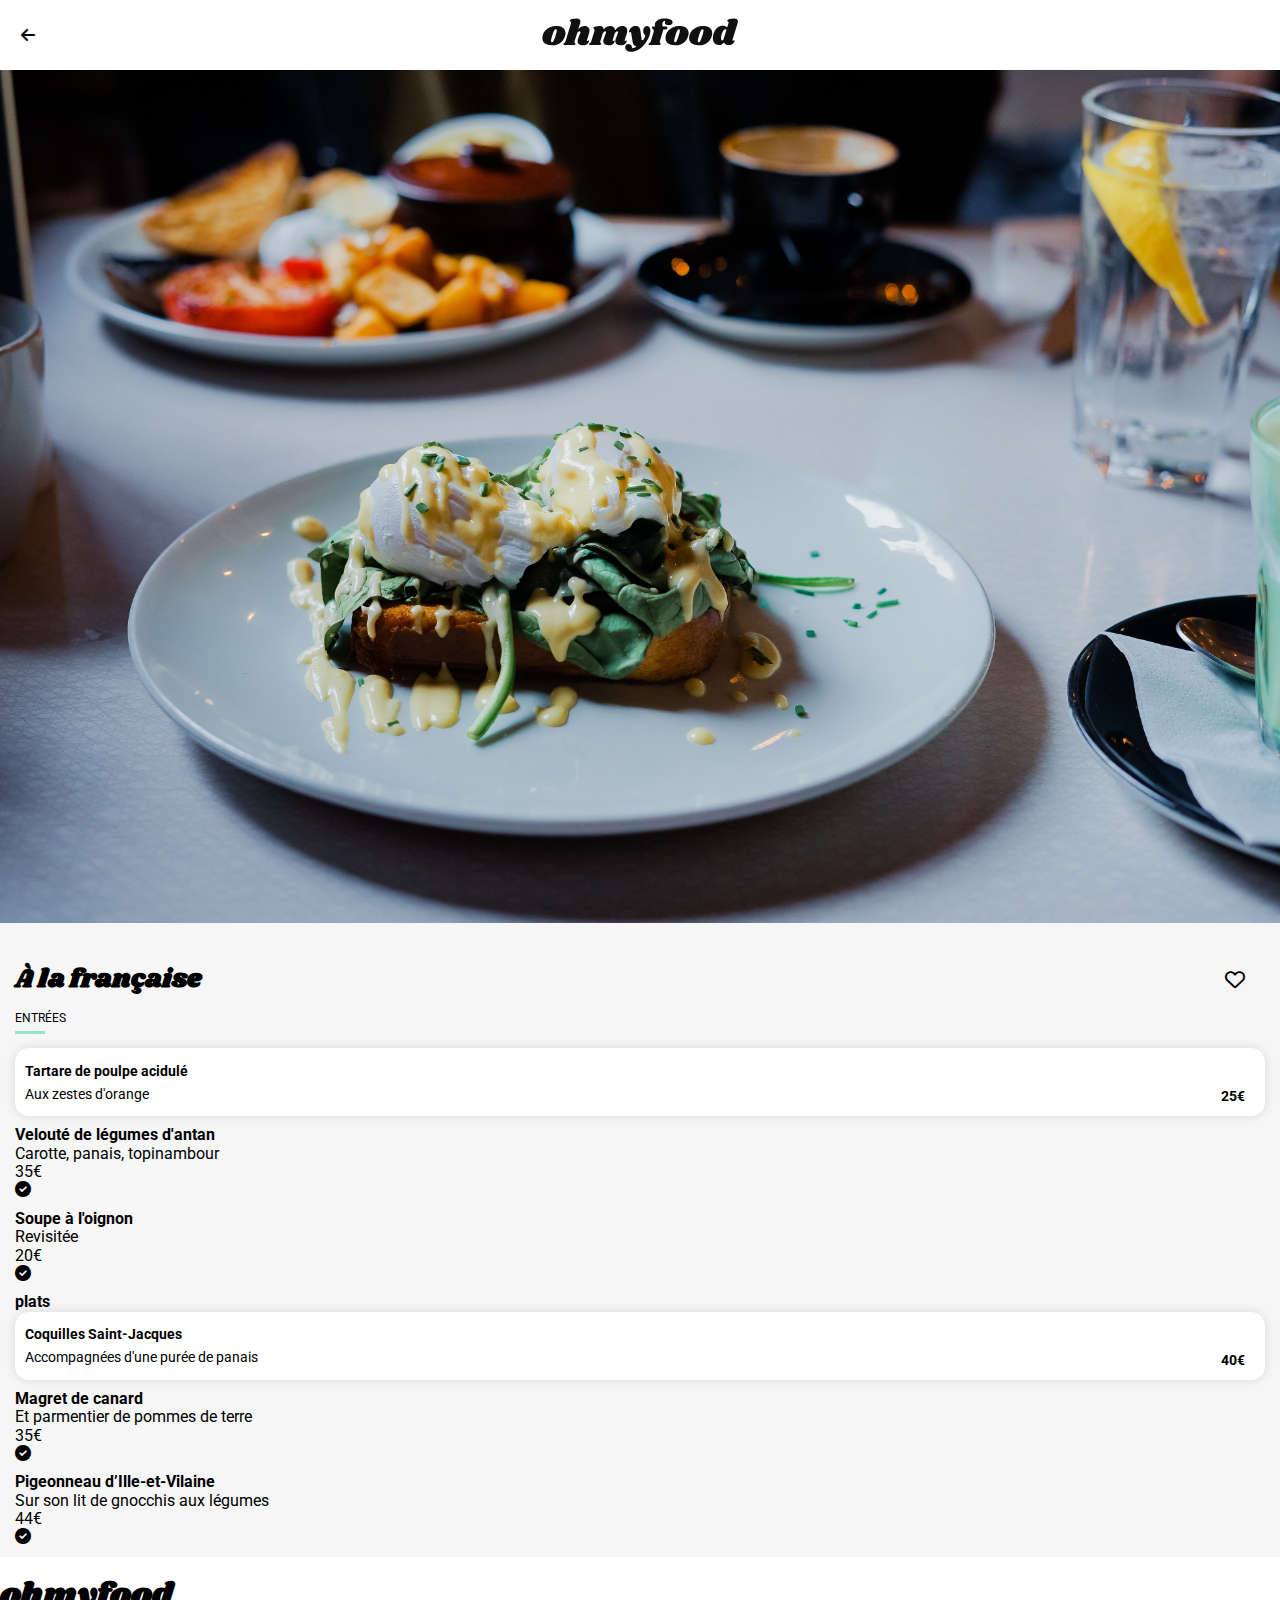
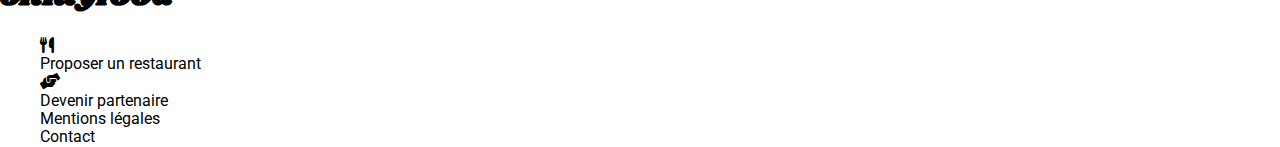
==== laFrancaise.html @ d655e04b "add menu header" ====
<!DOCTYPE html>
<html lang="en">
<head>
    <meta charset="UTF-8">
    <meta http-equiv="X-UA-Compatible" content="IE=edge">
    <meta name="viewport" content="width=device-width, initial-scale=1.0">

    <link rel="stylesheet" href="https://cdnjs.cloudflare.com/ajax/libs/font-awesome/6.0.0/css/all.min.css" integrity="sha512-9usAa10IRO0HhonpyAIVpjrylPvoDwiPUiKdWk5t3PyolY1cOd4DSE0Ga+ri4AuTroPR5aQvXU9xC6qOPnzFeg==" crossorigin="anonymous" referrerpolicy="no-referrer" />
    <link href="https://fonts.googleapis.com/css2?family=Roboto:wght@100;300;400;500;700;900&family=Shrikhand&display=swap" rel="stylesheet">
    <link rel="stylesheet" href="./styles/css/normalize.css">
    <link rel="stylesheet" href="./styles/css/laFrancais.css">
    

    <title>A la française</title>
</head>
<body>
    <!-- Header -->
    <header class="header">
        <i class="fa-solid fa-arrow-left"></i>
        <img src="./images/logo/ohmyfood@2x.svg" alt="ohmyfood">
    </header>
    <!-- Main -->
    <main>
        <section class="banner">
            <img src="./images/restaurants/toa-heftiba-DQKerTsQwi0-unsplash.jpg" alt="">
        </section>
        <section class="menu">
            <div class="menu-title-wrap">
                <h1 class="menu-title title">À la française</h1>
                <i class="fa-regular fa-heart menu-title-icon"></i>
            </div>
            <div class="menu-wrap">
                <article class="menu-starters">
                    <h2 class="menu-starters-title"><span>Entr</span>ées</h2>
                    <ul class="menu-starters-list">
                        <li class="menu-starters-list-item1">
                            <div class="menu-starters-desc">
                                <h3>Tartare de poulpe acidulé</h3>
                                <p>Aux zestes d'orange</p>
                            </div>
                            <div class="menu-starters-price">
                                <span class="price">25€</span>
                                <div class="select">
                                    <i class="fa-solid fa-circle-check"></i>
                                </div>
                            </div>
                        </li>
                        <li class="menu-starters-list-item2">
                            <div class="menu-starters-desc">
                                <h3>Velouté de légumes d'antan</h3>
                                <p>Carotte, panais, topinambour</p>
                            </div>
                            <div class="menu-starters-price">
                                <span>35€</span>
                                <div class="select">
                                    <i class="fa-solid fa-circle-check"></i>
                                </div>
                            </div>
                        </li>
                        <li class="menu-starters-list-item3">
                            <div class="menu-starters-desc">
                                <h3>Soupe à l'oignon</h3>
                                <p>Revisitée</p>
                            </div>
                            <div class="menu-starters-price">
                                <span>20€</span>
                                <div class="select">
                                    <i class="fa-solid fa-circle-check"></i>
                                </div>
                            </div>
                        </li>
                    </ul>
                </article>
                <article class="menu-dishes">
                    <h2><span>plat</span>s</h2>
                    <ul class="menu-starters-list">
                        <li class="menu-starters-list-item1">
                            <div class="menu-starters-desc">
                                <h3>Coquilles Saint-Jacques</h3>
                                <p>Accompagnées d'une purée de panais</p>
                            </div>
                            <div class="menu-starters-price">
                                <span>40€</span>
                                <div class="select">
                                    <i class="fa-solid fa-circle-check"></i>
                                </div>
                            </div>
                        </li>
                        <li class="menu-starters-list-item2">
                            <div class="menu-starters-desc">
                                <h3>Magret de canard</h3>
                                <p>Et parmentier de pommes de terre</p>
                            </div>
                            <div class="menu-starters-price">
                                <span>35€</span>
                                <div class="select">
                                    <i class="fa-solid fa-circle-check"></i>
                                </div>
                            </div>
                        </li>
                        <li class="menu-starters-list-item3">
                            <div class="menu-starters-desc">
                                <h3>Pigeonneau d’Ille-et-Vilaine</h3>
                                <p>Sur son lit de gnocchis aux légumes</p>
                            </div>
                            <div class="menu-starters-price">
                                <span>44€</span>
                                <div class="select">
                                    <i class="fa-solid fa-circle-check"></i>
                                </div>
                            </div>
                        </li>
                    </ul>
                </article>
                <article class="menu-desserts"></article>
            </div>
            <a href="" class="order-btn"></a>
        </section>
    </main>
    <!-- Footer -->
    <footer class="footer">
        <h1 class="footer-title logo">ohmyfood</h1>
        <nav class="footer-navbar">
            <ul class="nav-list">
                <li>
                    <a href="">
                        <i class="fa-solid fa-utensils"></i>
                        <p>Proposer un restaurant</p>
                    </a>
                </li>
                <li>
                    <a href="">
                        <i class="fa-solid fa-handshake-angle"></i>
                        <p>Devenir partenaire</p>
                    </a>
                </li>
            </ul>
            <ul class="nav-list">
                <li>
                    <a href="">Mentions légales</a>
                </li>
                <li>
                    <a href="">Contact</a>
                </li>
            </ul>
        </nav>
    </footer>
</body>
</html>
---- styles/css/laFrancais.css ----
* {
  box-sizing: border-box;
}

body {
  font-family: "Roboto", sans-serif;
}

.logo,
.title {
  font-family: "Shrikhand", cursive;
}

.banner img {
  width: 100%;
}

/************* Header *************/
.header {
  display: flex;
  justify-content: center;
  align-items: center;
  padding: 18px 0;
  position: relative;
}
.header i {
  position: absolute;
  left: 21px;
}

/****************Main*************/
main {
  background-color: #f6f6f6;
}
.banner img {
  width: 100%;
  -o-object-fit: cover;
     object-fit: cover;
}

.menu {
  background-color: #f6f6f6;
  padding: 20px 15px 0 15px;
}
.menu-title-wrap {
  display: flex;
  justify-content: space-between;
  align-items: center;
  padding-right: 20px;
}
.menu-title {
  font-size: 26px;
}
.menu-title-icon {
  font-size: 20px;
}
.menu-wrap {
  display: flex;
  flex-direction: column;
  gap: 10px;
}
.menu-starters {
  display: flex;
  flex-direction: column;
  gap: 22px;
}
.menu-starters-title {
  font-size: 12px;
  font-weight: normal;
  text-transform: uppercase;
}
.menu-starters-title span {
  position: relative;
}
.menu-starters-title span::before {
  content: "";
  width: 100%;
  height: 3px;
  background-color: #99E2D0;
  position: absolute;
  bottom: -9px;
}
.menu-starters-list {
  padding: 0;
  display: flex;
  flex-direction: column;
  gap: 10px;
}
.menu-starters-list-item1 {
  display: flex;
  justify-content: space-between;
  align-items: center;
  background-color: #fff;
  border-radius: 14px;
  padding-left: 10px;
  overflow: hidden;
  font-size: 14px;
  cursor: pointer;
  box-shadow: 0px 0px 10px 1px rgba(0, 0, 0, 0.1);
}
.menu-starters-list-item1:hover .menu-starters-price > .select,
.menu-starters-list-item1:hover .menu-starters-price > .price {
  transform: translateX(0);
}
.menu-starters-list-item1:hover .menu-starters-price > .select i {
  -webkit-animation: rotate 1s ease;
          animation: rotate 1s ease;
}
@-webkit-keyframes rotate {
  from {
    transform: rotate(0deg);
  }
  to {
    transform: rotate(360deg);
  }
}
@keyframes rotate {
  from {
    transform: rotate(0deg);
  }
  to {
    transform: rotate(360deg);
  }
}
.menu-starters-list-item1 .menu-starters-desc {
  display: flex;
  flex-direction: column;
  gap: 7px;
}
.menu-starters-list-item1 .menu-starters-price {
  display: flex;
  gap: 20px;
  font-weight: bold;
}
.menu-starters-list-item1 .menu-starters-price span {
  align-self: end;
  padding-bottom: 12px;
  transform: translateX(52px);
  transition: all 1s ease;
}
.menu-starters-list-item1 .menu-starters-price .select {
  height: 68px;
  width: 52px;
  display: flex;
  justify-content: center;
  align-items: center;
  font-size: 20px;
  background-color: #99E2D0;
  color: white;
  border-radius: 0 10px 10px 0;
  transform: translateX(52px);
  transition: all 1s ease;
}
.menu-starters-list-item1 .menu-starters-price .select i {
  transition: all 0.5s ease;
}
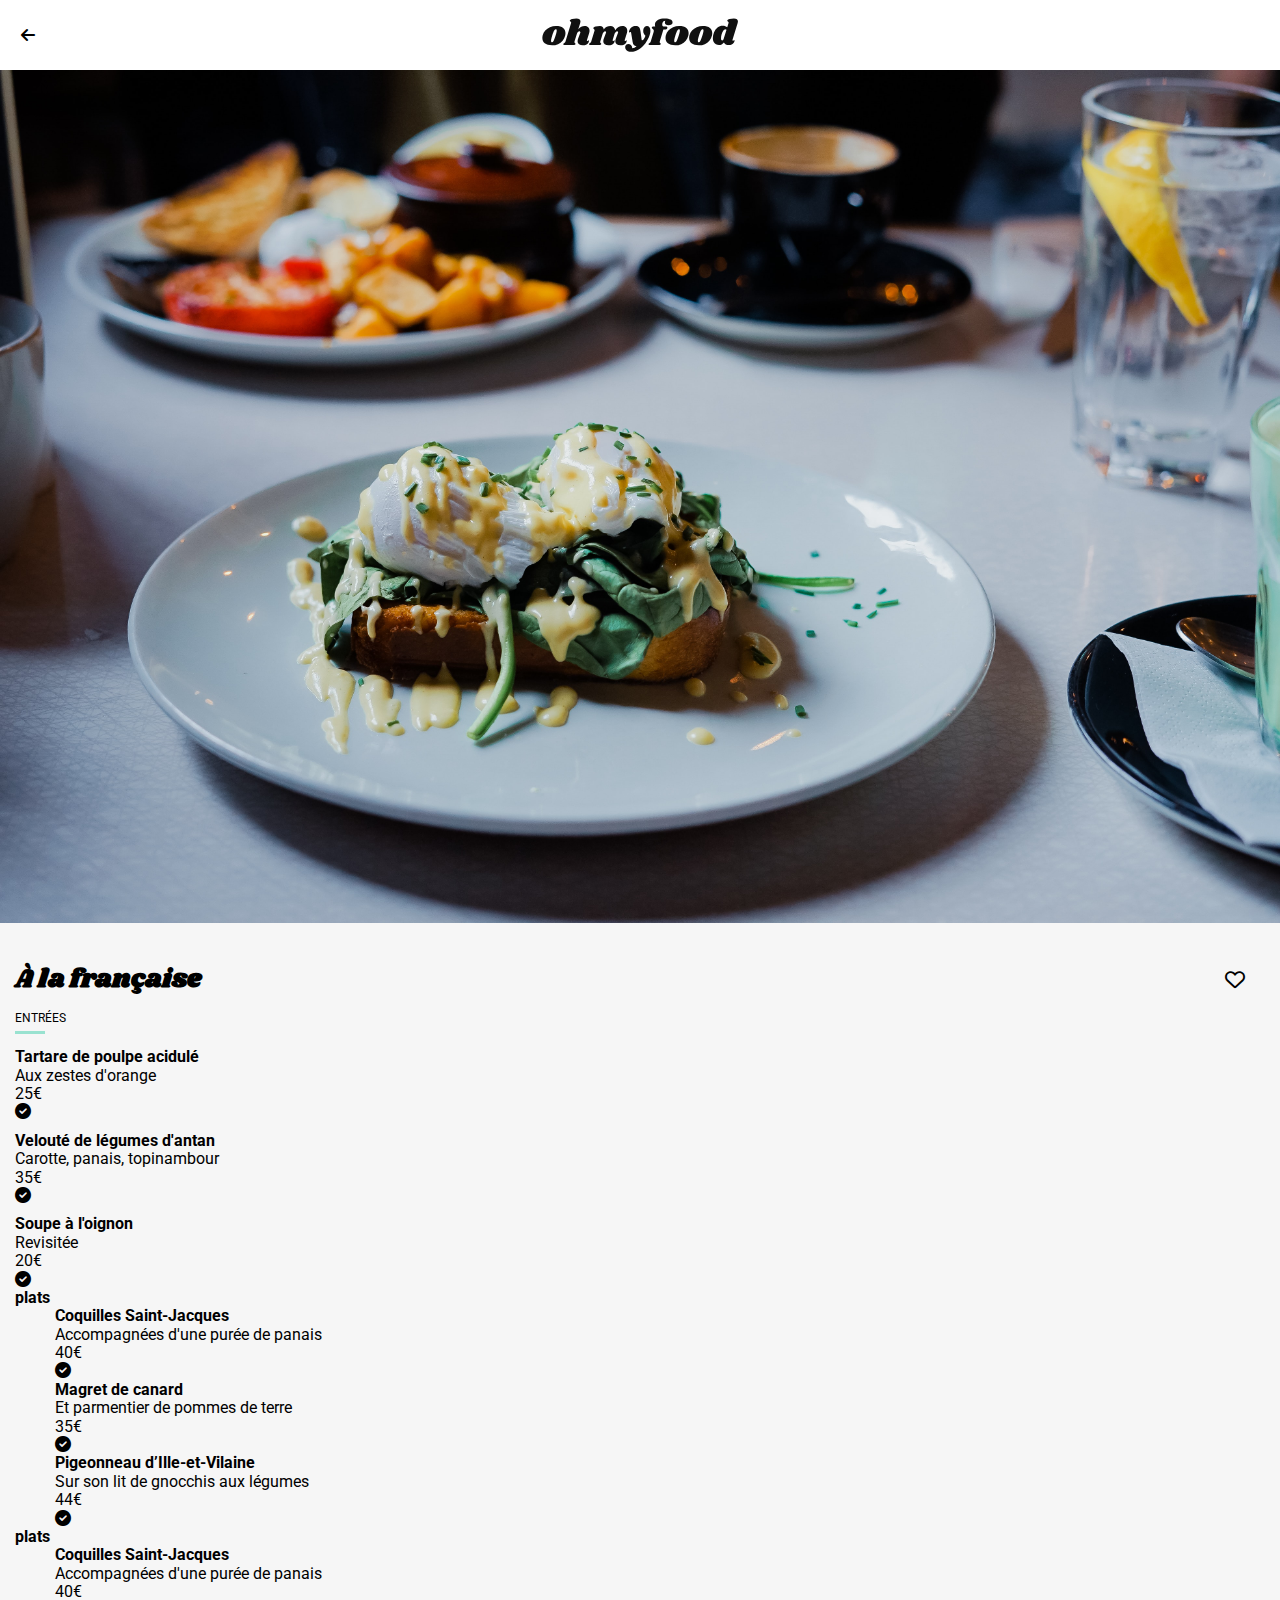
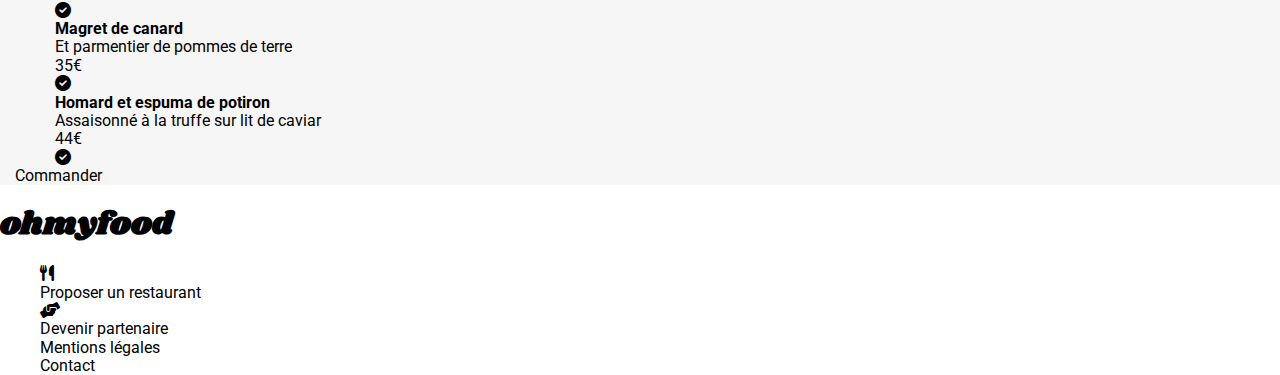
==== commit 241e6cbd: "add lafrancaise" ====
--- a/laFrancaise.html
+++ b/laFrancaise.html
@@ -29,11 +29,11 @@
                 <h1 class="menu-title title">À la française</h1>
                 <i class="fa-regular fa-heart menu-title-icon"></i>
             </div>
-            <div class="menu-wrap">
+            <div class="menu-content-wrap">
                 <article class="menu-starters">
                     <h2 class="menu-starters-title"><span>Entr</span>ées</h2>
                     <ul class="menu-starters-list">
-                        <li class="menu-starters-list-item1">
+                        <li class="menu-starters-list-item">
                             <div class="menu-starters-desc">
                                 <h3>Tartare de poulpe acidulé</h3>
                                 <p>Aux zestes d'orange</p>
@@ -45,25 +45,25 @@
                                 </div>
                             </div>
                         </li>
-                        <li class="menu-starters-list-item2">
+                        <li class="menu-starters-list-item">
                             <div class="menu-starters-desc">
                                 <h3>Velouté de légumes d'antan</h3>
                                 <p>Carotte, panais, topinambour</p>
                             </div>
                             <div class="menu-starters-price">
-                                <span>35€</span>
+                                <span class="price">35€</span>
                                 <div class="select">
                                     <i class="fa-solid fa-circle-check"></i>
                                 </div>
                             </div>
                         </li>
-                        <li class="menu-starters-list-item3">
+                        <li class="menu-starters-list-item">
                             <div class="menu-starters-desc">
                                 <h3>Soupe à l'oignon</h3>
                                 <p>Revisitée</p>
                             </div>
                             <div class="menu-starters-price">
-                                <span>20€</span>
+                                <span class="price">20€</span>
                                 <div class="select">
                                     <i class="fa-solid fa-circle-check"></i>
                                 </div>
@@ -72,39 +72,39 @@
                     </ul>
                 </article>
                 <article class="menu-dishes">
-                    <h2><span>plat</span>s</h2>
-                    <ul class="menu-starters-list">
-                        <li class="menu-starters-list-item1">
-                            <div class="menu-starters-desc">
+                    <h2 class="menu-dishes-title"><span>plat</span>s</h2>
+                    <ul class="menu-dishes-list">
+                        <li class="menu-dishes-list-item">
+                            <div class="menu-dishes-desc">
                                 <h3>Coquilles Saint-Jacques</h3>
                                 <p>Accompagnées d'une purée de panais</p>
                             </div>
-                            <div class="menu-starters-price">
-                                <span>40€</span>
+                            <div class="menu-dishes-price">
+                                <span class="price">40€</span>
                                 <div class="select">
                                     <i class="fa-solid fa-circle-check"></i>
                                 </div>
                             </div>
                         </li>
-                        <li class="menu-starters-list-item2">
-                            <div class="menu-starters-desc">
+                        <li class="menu-dishes-list-item">
+                            <div class="menu-dishes-desc">
                                 <h3>Magret de canard</h3>
                                 <p>Et parmentier de pommes de terre</p>
                             </div>
-                            <div class="menu-starters-price">
-                                <span>35€</span>
+                            <div class="menu-dishes-price">
+                                <span class="price">35€</span>
                                 <div class="select">
                                     <i class="fa-solid fa-circle-check"></i>
                                 </div>
                             </div>
                         </li>
-                        <li class="menu-starters-list-item3">
-                            <div class="menu-starters-desc">
+                        <li class="menu-dishes-list-item">
+                            <div class="menu-dishes-desc">
                                 <h3>Pigeonneau d’Ille-et-Vilaine</h3>
                                 <p>Sur son lit de gnocchis aux légumes</p>
                             </div>
-                            <div class="menu-starters-price">
-                                <span>44€</span>
+                            <div class="menu-dishes-price">
+                                <span class="price">44€</span>
                                 <div class="select">
                                     <i class="fa-solid fa-circle-check"></i>
                                 </div>
@@ -112,9 +112,51 @@
                         </li>
                     </ul>
                 </article>
-                <article class="menu-desserts"></article>
+                <article class="menu-desserts">
+                    <h2 class="menu-desserts-title"><span>plat</span>s</h2>
+                    <ul class="menu-desserts-list">
+                        <li class="menu-desserts-list-item">
+                            <div class="menu-desserts-desc">
+                                <h3>Coquilles Saint-Jacques</h3>
+                                <p>Accompagnées d'une purée de panais</p>
+                            </div>
+                            <div class="menu-desserts-price">
+                                <span class="price">40€</span>
+                                <div class="select">
+                                    <i class="fa-solid fa-circle-check"></i>
+                                </div>
+                            </div>
+                        </li>
+                        <li class="menu-desserts-list-item">
+                            <div class="menu-desserts-desc">
+                                <h3>Magret de canard</h3>
+                                <p>Et parmentier de pommes de terre</p>
+                            </div>
+                            <div class="menu-desserts-price">
+                                <span class="price">35€</span>
+                                <div class="select">
+                                    <i class="fa-solid fa-circle-check"></i>
+                                </div>
+                            </div>
+                        </li>
+                        <li class="menu-desserts-list-item">
+                            <div class="menu-desserts-desc">
+                                <!-- <h3>Pigeonneau d’Ille-et-Vilaine</h3> -->
+                                <!-- <p>Sur son lit de gnocchis aux légumes</p> -->
+                                <h3>Homard et espuma de potiron</h3>
+                                <p>Assaisonné à la truffe sur lit de caviar</p>
+                            </div>
+                            <div class="menu-desserts-price">
+                                <span class="price">44€</span>
+                                <div class="select">
+                                    <i class="fa-solid fa-circle-check"></i>
+                                </div>
+                            </div>
+                        </li>
+                    </ul>
+                </article>
             </div>
-            <a href="" class="order-btn"></a>
+            <a href="" class="order-btn">Commander</a>
         </section>
     </main>
     <!-- Footer -->
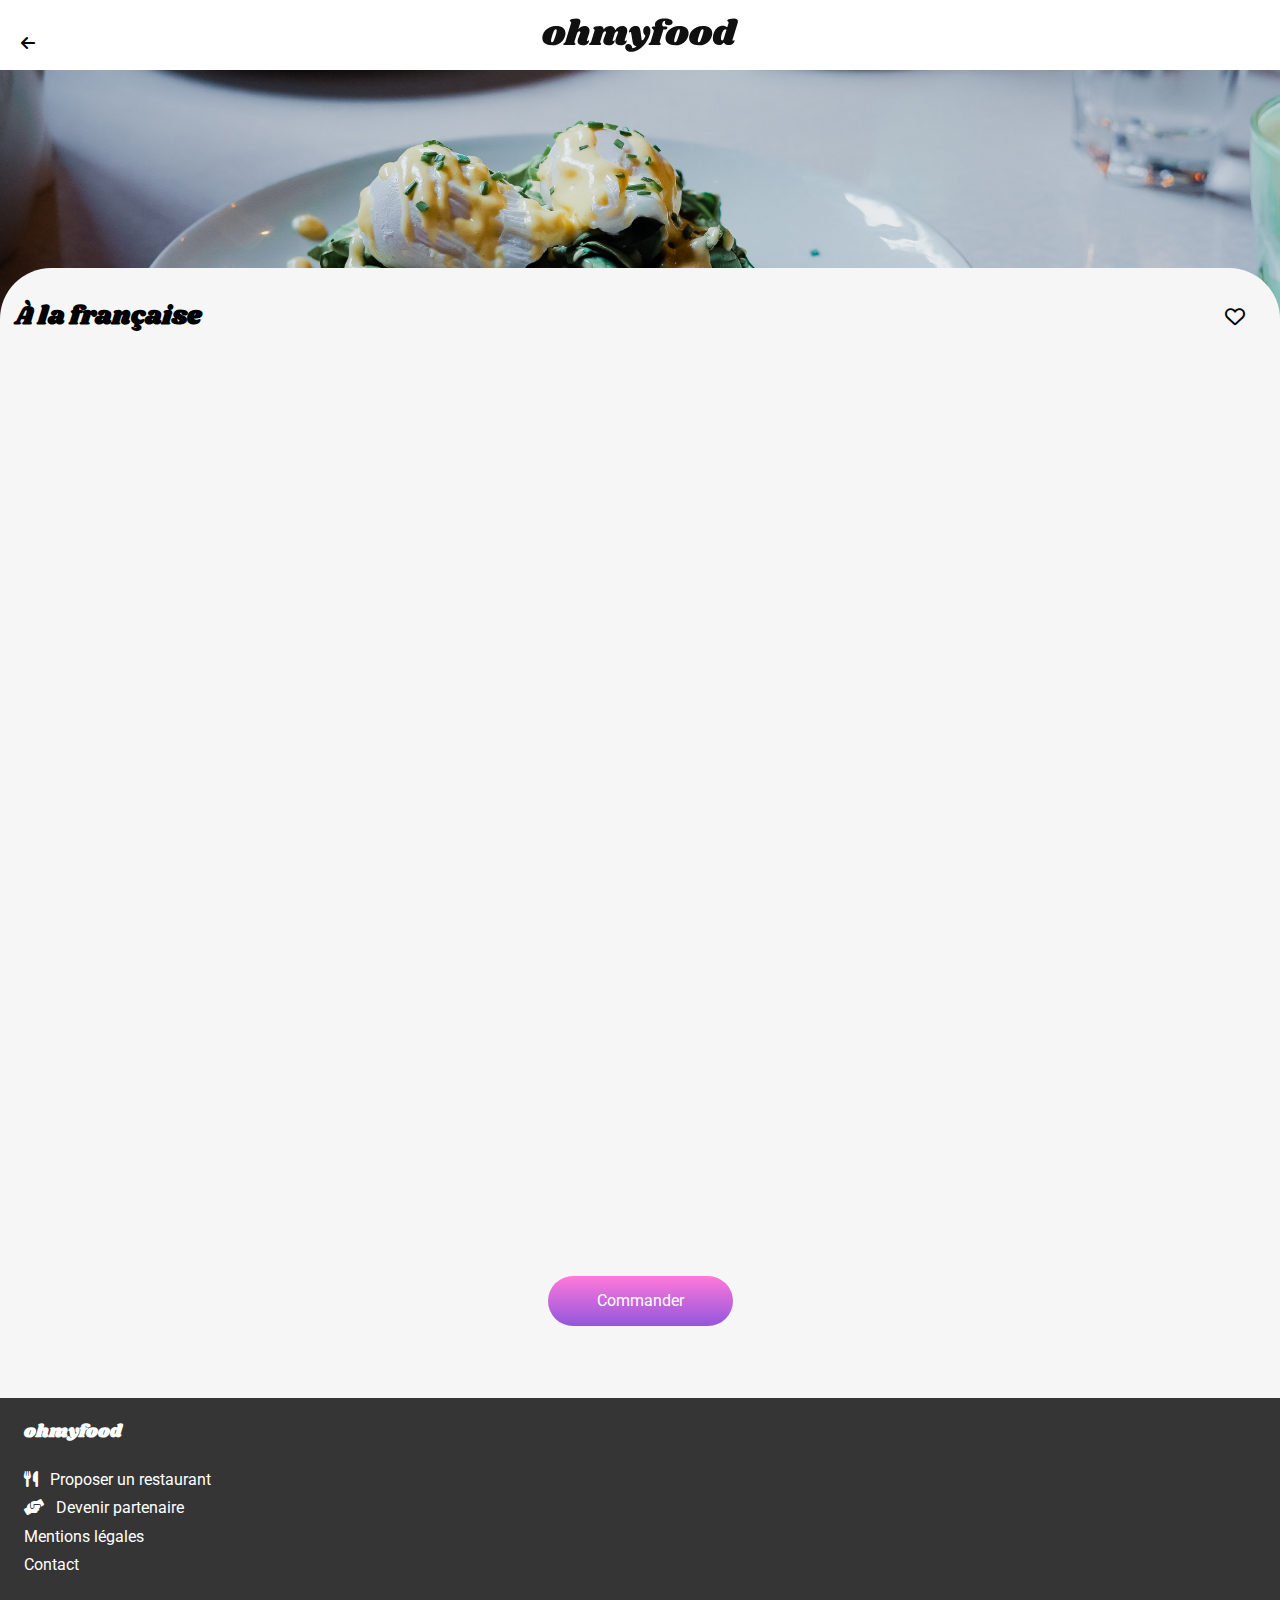
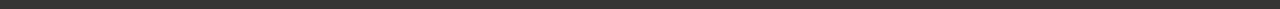
==== commit 7f3a9adc: "modify header" ====
--- a/laFrancaise.html
+++ b/laFrancaise.html
@@ -16,7 +16,9 @@
 <body>
     <!-- Header -->
     <header class="header">
-        <i class="fa-solid fa-arrow-left"></i>
+        <a href="./index.html" class="header-icon">
+            <i class="fa-solid fa-arrow-left"></i>
+        </a>
         <img src="./images/logo/ohmyfood@2x.svg" alt="ohmyfood">
     </header>
     <!-- Main -->
--- a/styles/css/laFrancais.css
+++ b/styles/css/laFrancais.css
@@ -11,10 +11,6 @@
   font-family: "Shrikhand", cursive;
 }
 
-.banner img {
-  width: 100%;
-}
-
 /************* Header *************/
 .header {
   display: flex;
@@ -34,13 +30,20 @@
 }
 .banner img {
   width: 100%;
+  height: 250px;
   -o-object-fit: cover;
      object-fit: cover;
 }
 
 .menu {
   background-color: #f6f6f6;
-  padding: 20px 15px 0 15px;
+  padding: 34px 15px 16px 15px;
+  border-radius: 51px;
+  display: flex;
+  flex-direction: column;
+  gap: 40px;
+  position: relative;
+  top: -56px;
 }
 .menu-title-wrap {
   display: flex;
@@ -50,29 +53,51 @@
 }
 .menu-title {
   font-size: 26px;
+  margin: 0;
 }
 .menu-title-icon {
   font-size: 20px;
-}
-.menu-wrap {
-  display: flex;
-  flex-direction: column;
-  gap: 10px;
-}
-.menu-starters {
+  cursor: pointer;
+}
+.menu-title-icon::before {
+  transition: background 0.5s ease;
+}
+.menu-title-icon:hover::before {
+  font-weight: bold;
+  background: linear-gradient(to right, #FF79DA, #9356DC);
+  -webkit-text-fill-color: transparent;
+  -webkit-background-clip: text;
+          background-clip: text;
+}
+.menu-content-wrap {
+  display: flex;
+  flex-direction: column;
+  gap: 42px;
+}
+.menu .order-btn {
+  padding: 16px 49px;
+  border-radius: 25px;
+  background: linear-gradient(to bottom, #FF79DA, #9356DC);
+  align-self: center;
+  color: #fff;
+}
+
+.menu-starters, .menu-dishes, .menu-desserts {
   display: flex;
   flex-direction: column;
   gap: 22px;
-}
-.menu-starters-title {
+  opacity: 0;
+}
+
+.menu-starters-title, .menu-dishes-title, .menu-desserts-title {
   font-size: 12px;
   font-weight: normal;
   text-transform: uppercase;
 }
-.menu-starters-title span {
+.menu-starters-title span, .menu-dishes-title span, .menu-desserts-title span {
   position: relative;
 }
-.menu-starters-title span::before {
+.menu-starters-title span::before, .menu-dishes-title span::before, .menu-desserts-title span::before {
   content: "";
   width: 100%;
   height: 3px;
@@ -80,13 +105,15 @@
   position: absolute;
   bottom: -9px;
 }
-.menu-starters-list {
+
+.menu-starters-list, .menu-dishes-list, .menu-desserts-list {
   padding: 0;
   display: flex;
   flex-direction: column;
   gap: 10px;
 }
-.menu-starters-list-item1 {
+
+.menu-starters-list-item, .menu-dishes-list-item, .menu-desserts-list-item {
   display: flex;
   justify-content: space-between;
   align-items: center;
@@ -98,47 +125,30 @@
   cursor: pointer;
   box-shadow: 0px 0px 10px 1px rgba(0, 0, 0, 0.1);
 }
-.menu-starters-list-item1:hover .menu-starters-price > .select,
-.menu-starters-list-item1:hover .menu-starters-price > .price {
-  transform: translateX(0);
-}
-.menu-starters-list-item1:hover .menu-starters-price > .select i {
-  -webkit-animation: rotate 1s ease;
-          animation: rotate 1s ease;
-}
-@-webkit-keyframes rotate {
-  from {
-    transform: rotate(0deg);
-  }
-  to {
-    transform: rotate(360deg);
-  }
-}
-@keyframes rotate {
-  from {
-    transform: rotate(0deg);
-  }
-  to {
-    transform: rotate(360deg);
-  }
-}
-.menu-starters-list-item1 .menu-starters-desc {
+
+.menu-starters-desc, .menu-dishes-desc, .menu-desserts-desc {
   display: flex;
   flex-direction: column;
   gap: 7px;
 }
-.menu-starters-list-item1 .menu-starters-price {
+.menu-starters-desc h3, .menu-dishes-desc h3, .menu-desserts-desc h3, .menu-starters-desc p, .menu-dishes-desc p, .menu-desserts-desc p {
+  white-space: nowrap;
+  text-overflow: ellipsis;
+  overflow: hidden;
+}
+
+.menu-starters-price, .menu-dishes-price, .menu-desserts-price {
   display: flex;
   gap: 20px;
   font-weight: bold;
 }
-.menu-starters-list-item1 .menu-starters-price span {
+.menu-starters-price .price, .menu-dishes-price .price, .menu-desserts-price .price {
   align-self: end;
   padding-bottom: 12px;
   transform: translateX(52px);
-  transition: all 1s ease;
-}
-.menu-starters-list-item1 .menu-starters-price .select {
+  transition: all 1s, ease;
+}
+.menu-starters-price .select, .menu-dishes-price .select, .menu-desserts-price .select {
   height: 68px;
   width: 52px;
   display: flex;
@@ -149,8 +159,363 @@
   color: white;
   border-radius: 0 10px 10px 0;
   transform: translateX(52px);
-  transition: all 1s ease;
-}
-.menu-starters-list-item1 .menu-starters-price .select i {
-  transition: all 0.5s ease;
+  transition: all 1s, ease;
+}
+.menu-starters-price .select i, .menu-dishes-price .select i, .menu-desserts-price .select i {
+  transition: all 0.5s, ease;
+}
+
+.menu-starters-list-item:hover .menu-starters-price > .select, .menu-dishes-list-item:hover .menu-dishes-price > .select, .menu-desserts-list-item:hover .menu-desserts-price > .select,
+.menu-starters-list-item:hover .menu-starters-price > .price,
+.menu-dishes-list-item:hover .menu-dishes-price > .price,
+.menu-desserts-list-item:hover .menu-desserts-price > .price {
+  transform: translateX(0);
+}
+@-webkit-keyframes rotate {
+  from {
+    transform: rotate(0deg);
+  }
+  to {
+    transform: rotate(360deg);
+  }
+}
+@keyframes rotate {
+  from {
+    transform: rotate(0deg);
+  }
+  to {
+    transform: rotate(360deg);
+  }
+}
+.menu-starters-list-item:hover .menu-starters-price > .select i, .menu-dishes-list-item:hover .menu-dishes-price > .select i, .menu-desserts-list-item:hover .menu-desserts-price > .select i {
+  -webkit-animation-name: rotate;
+          animation-name: rotate;
+  -webkit-animation-duration: 1s;
+          animation-duration: 1s;
+  -webkit-animation-timing-function: ease;
+          animation-timing-function: ease;
+  -webkit-animation-delay: 0;
+          animation-delay: 0;
+  -webkit-animation-fill-mode: forwards;
+          animation-fill-mode: forwards;
+}
+
+.menu-starters-list-item:hover .menu-starters-desc, .menu-dishes-list-item:hover .menu-dishes-desc, .menu-desserts-list-item:hover .menu-desserts-desc {
+  width: 68%;
+}
+
+.menu-starters, .menu-dishes, .menu-desserts {
+  display: flex;
+  flex-direction: column;
+  gap: 22px;
+  opacity: 0;
+}
+
+.menu-starters-title, .menu-dishes-title, .menu-desserts-title {
+  font-size: 12px;
+  font-weight: normal;
+  text-transform: uppercase;
+}
+.menu-starters-title span, .menu-dishes-title span, .menu-desserts-title span {
+  position: relative;
+}
+.menu-starters-title span::before, .menu-dishes-title span::before, .menu-desserts-title span::before {
+  content: "";
+  width: 100%;
+  height: 3px;
+  background-color: #99E2D0;
+  position: absolute;
+  bottom: -9px;
+}
+
+.menu-starters-list, .menu-dishes-list, .menu-desserts-list {
+  padding: 0;
+  display: flex;
+  flex-direction: column;
+  gap: 10px;
+}
+
+.menu-starters-list-item, .menu-dishes-list-item, .menu-desserts-list-item {
+  display: flex;
+  justify-content: space-between;
+  align-items: center;
+  background-color: #fff;
+  border-radius: 14px;
+  padding-left: 10px;
+  overflow: hidden;
+  font-size: 14px;
+  cursor: pointer;
+  box-shadow: 0px 0px 10px 1px rgba(0, 0, 0, 0.1);
+}
+
+.menu-starters-desc, .menu-dishes-desc, .menu-desserts-desc {
+  display: flex;
+  flex-direction: column;
+  gap: 7px;
+}
+.menu-starters-desc h3, .menu-dishes-desc h3, .menu-desserts-desc h3, .menu-starters-desc p, .menu-dishes-desc p, .menu-desserts-desc p {
+  white-space: nowrap;
+  text-overflow: ellipsis;
+  overflow: hidden;
+}
+
+.menu-starters-price, .menu-dishes-price, .menu-desserts-price {
+  display: flex;
+  gap: 20px;
+  font-weight: bold;
+}
+.menu-starters-price .price, .menu-dishes-price .price, .menu-desserts-price .price {
+  align-self: end;
+  padding-bottom: 12px;
+  transform: translateX(52px);
+  transition: all 1s, ease;
+}
+.menu-starters-price .select, .menu-dishes-price .select, .menu-desserts-price .select {
+  height: 68px;
+  width: 52px;
+  display: flex;
+  justify-content: center;
+  align-items: center;
+  font-size: 20px;
+  background-color: #99E2D0;
+  color: white;
+  border-radius: 0 10px 10px 0;
+  transform: translateX(52px);
+  transition: all 1s, ease;
+}
+.menu-starters-price .select i, .menu-dishes-price .select i, .menu-desserts-price .select i {
+  transition: all 0.5s, ease;
+}
+
+.menu-starters-list-item:hover .menu-starters-price > .select, .menu-dishes-list-item:hover .menu-dishes-price > .select, .menu-desserts-list-item:hover .menu-desserts-price > .select,
+.menu-starters-list-item:hover .menu-starters-price > .price,
+.menu-dishes-list-item:hover .menu-dishes-price > .price,
+.menu-desserts-list-item:hover .menu-desserts-price > .price {
+  transform: translateX(0);
+}
+@keyframes rotate {
+  from {
+    transform: rotate(0deg);
+  }
+  to {
+    transform: rotate(360deg);
+  }
+}
+.menu-starters-list-item:hover .menu-starters-price > .select i, .menu-dishes-list-item:hover .menu-dishes-price > .select i, .menu-desserts-list-item:hover .menu-desserts-price > .select i {
+  -webkit-animation-name: rotate;
+          animation-name: rotate;
+  -webkit-animation-duration: 1s;
+          animation-duration: 1s;
+  -webkit-animation-timing-function: ease;
+          animation-timing-function: ease;
+  -webkit-animation-delay: 0;
+          animation-delay: 0;
+  -webkit-animation-fill-mode: forwards;
+          animation-fill-mode: forwards;
+}
+
+.menu-starters-list-item:hover .menu-starters-desc, .menu-dishes-list-item:hover .menu-dishes-desc, .menu-desserts-list-item:hover .menu-desserts-desc {
+  width: 68%;
+}
+
+.menu-starters, .menu-desserts, .menu-dishes {
+  display: flex;
+  flex-direction: column;
+  gap: 22px;
+  opacity: 0;
+}
+
+.menu-starters-title, .menu-desserts-title, .menu-dishes-title {
+  font-size: 12px;
+  font-weight: normal;
+  text-transform: uppercase;
+}
+.menu-starters-title span, .menu-desserts-title span, .menu-dishes-title span {
+  position: relative;
+}
+.menu-starters-title span::before, .menu-desserts-title span::before, .menu-dishes-title span::before {
+  content: "";
+  width: 100%;
+  height: 3px;
+  background-color: #99E2D0;
+  position: absolute;
+  bottom: -9px;
+}
+
+.menu-starters-list, .menu-desserts-list, .menu-dishes-list {
+  padding: 0;
+  display: flex;
+  flex-direction: column;
+  gap: 10px;
+}
+
+.menu-starters-list-item, .menu-desserts-list-item, .menu-dishes-list-item {
+  display: flex;
+  justify-content: space-between;
+  align-items: center;
+  background-color: #fff;
+  border-radius: 14px;
+  padding-left: 10px;
+  overflow: hidden;
+  font-size: 14px;
+  cursor: pointer;
+  box-shadow: 0px 0px 10px 1px rgba(0, 0, 0, 0.1);
+}
+
+.menu-starters-desc, .menu-desserts-desc, .menu-dishes-desc {
+  display: flex;
+  flex-direction: column;
+  gap: 7px;
+}
+.menu-starters-desc h3, .menu-desserts-desc h3, .menu-dishes-desc h3, .menu-starters-desc p, .menu-desserts-desc p, .menu-dishes-desc p {
+  white-space: nowrap;
+  text-overflow: ellipsis;
+  overflow: hidden;
+}
+
+.menu-starters-price, .menu-desserts-price, .menu-dishes-price {
+  display: flex;
+  gap: 20px;
+  font-weight: bold;
+}
+.menu-starters-price .price, .menu-desserts-price .price, .menu-dishes-price .price {
+  align-self: end;
+  padding-bottom: 12px;
+  transform: translateX(52px);
+  transition: all 1s, ease;
+}
+.menu-starters-price .select, .menu-desserts-price .select, .menu-dishes-price .select {
+  height: 68px;
+  width: 52px;
+  display: flex;
+  justify-content: center;
+  align-items: center;
+  font-size: 20px;
+  background-color: #99E2D0;
+  color: white;
+  border-radius: 0 10px 10px 0;
+  transform: translateX(52px);
+  transition: all 1s, ease;
+}
+.menu-starters-price .select i, .menu-desserts-price .select i, .menu-dishes-price .select i {
+  transition: all 0.5s, ease;
+}
+
+.menu-starters-list-item:hover .menu-starters-price > .select, .menu-desserts-list-item:hover .menu-desserts-price > .select, .menu-dishes-list-item:hover .menu-dishes-price > .select,
+.menu-starters-list-item:hover .menu-starters-price > .price,
+.menu-desserts-list-item:hover .menu-desserts-price > .price,
+.menu-dishes-list-item:hover .menu-dishes-price > .price {
+  transform: translateX(0);
+}
+@keyframes rotate {
+  from {
+    transform: rotate(0deg);
+  }
+  to {
+    transform: rotate(360deg);
+  }
+}
+.menu-starters-list-item:hover .menu-starters-price > .select i, .menu-desserts-list-item:hover .menu-desserts-price > .select i, .menu-dishes-list-item:hover .menu-dishes-price > .select i {
+  -webkit-animation-name: rotate;
+          animation-name: rotate;
+  -webkit-animation-duration: 1s;
+          animation-duration: 1s;
+  -webkit-animation-timing-function: ease;
+          animation-timing-function: ease;
+  -webkit-animation-delay: 0;
+          animation-delay: 0;
+  -webkit-animation-fill-mode: forwards;
+          animation-fill-mode: forwards;
+}
+
+.menu-starters-list-item:hover .menu-starters-desc, .menu-desserts-list-item:hover .menu-desserts-desc, .menu-dishes-list-item:hover .menu-dishes-desc {
+  width: 68%;
+}
+
+@-webkit-keyframes slideDown {
+  from {
+    transform: translateY(-20%);
+    opacity: 0;
+  }
+  to {
+    transform: translateY(0);
+    opacity: 1;
+  }
+}
+
+@keyframes slideDown {
+  from {
+    transform: translateY(-20%);
+    opacity: 0;
+  }
+  to {
+    transform: translateY(0);
+    opacity: 1;
+  }
+}
+.menu-starters {
+  -webkit-animation-name: slideDown;
+          animation-name: slideDown;
+  -webkit-animation-duration: 1s;
+          animation-duration: 1s;
+  -webkit-animation-timing-function: ease;
+          animation-timing-function: ease;
+  -webkit-animation-delay: 0;
+          animation-delay: 0;
+  -webkit-animation-fill-mode: forwards;
+          animation-fill-mode: forwards;
+}
+
+.menu-dishes {
+  -webkit-animation-name: slideDown;
+          animation-name: slideDown;
+  -webkit-animation-duration: 1s;
+          animation-duration: 1s;
+  -webkit-animation-timing-function: ease;
+          animation-timing-function: ease;
+  -webkit-animation-delay: 1s;
+          animation-delay: 1s;
+  -webkit-animation-fill-mode: forwards;
+          animation-fill-mode: forwards;
+}
+
+.menu-desserts {
+  -webkit-animation-name: slideDown;
+          animation-name: slideDown;
+  -webkit-animation-duration: 1s;
+          animation-duration: 1s;
+  -webkit-animation-timing-function: ease;
+          animation-timing-function: ease;
+  -webkit-animation-delay: 2s;
+          animation-delay: 2s;
+  -webkit-animation-fill-mode: forwards;
+          animation-fill-mode: forwards;
+}
+
+/****************Footer*************/
+.footer {
+  display: flex;
+  flex-direction: column;
+  gap: 16px;
+  color: #fff;
+  background-color: #353535;
+  padding: 12px 0 35px 24px;
+}
+.footer-title {
+  font-size: 18px;
+}
+.footer-navbar {
+  display: flex;
+  flex-direction: column;
+  gap: 10px;
+}
+.footer-navbar .nav-list {
+  display: flex;
+  flex-direction: column;
+  padding: 0;
+  gap: 10px;
+}
+.footer-navbar .nav-list a {
+  display: flex;
+  gap: 12px;
 }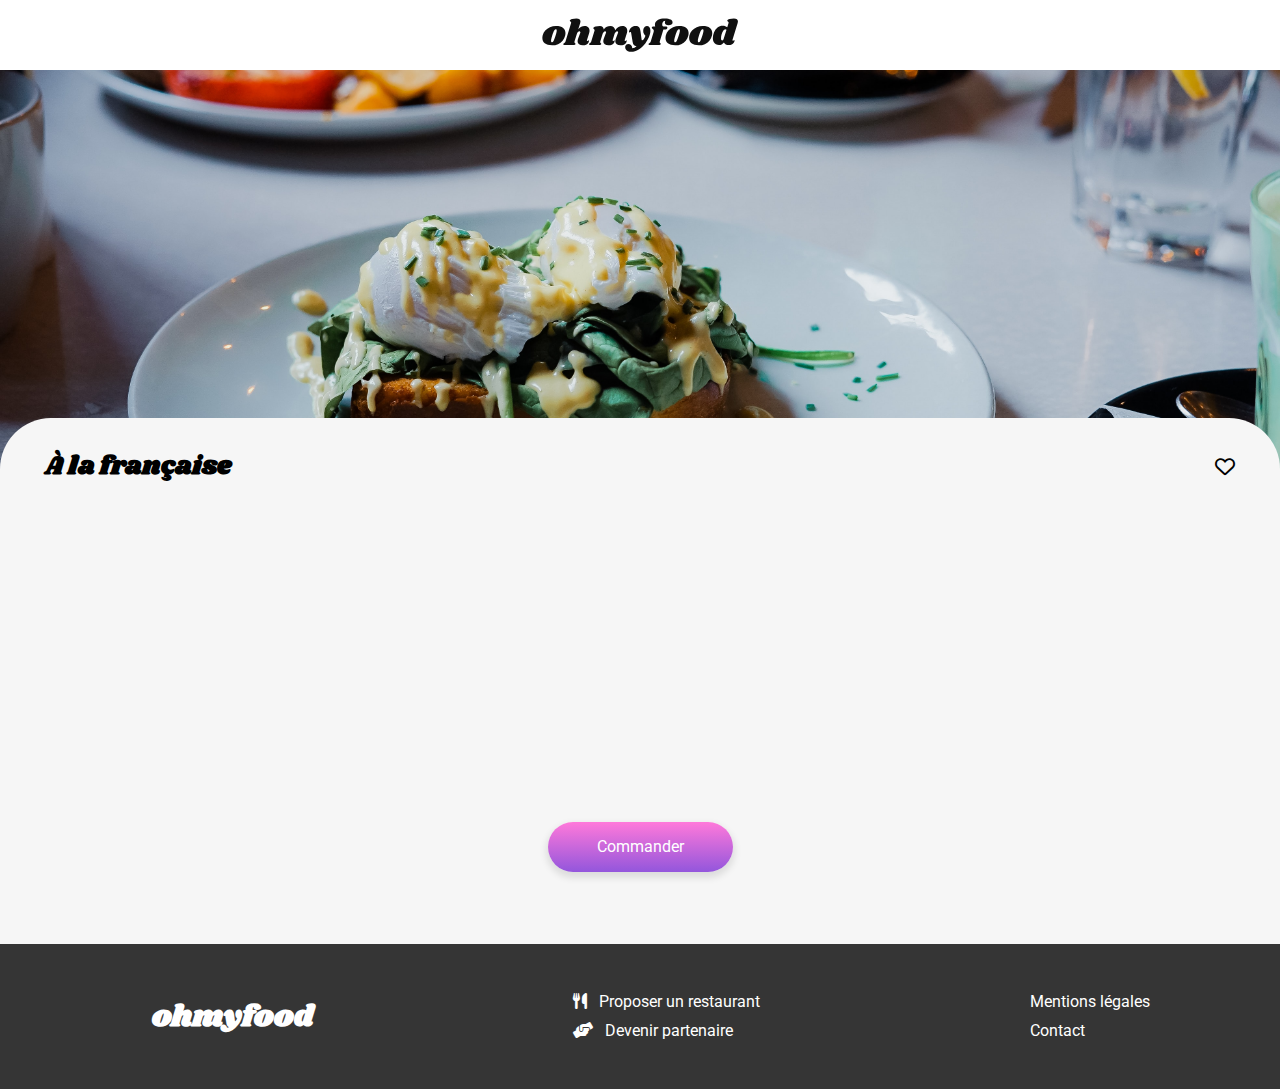
==== commit 9586da0c: "modify lang" ====
--- a/laFrancaise.html
+++ b/laFrancaise.html
@@ -1,5 +1,5 @@
 <!DOCTYPE html>
-<html lang="en">
+<html lang="fr">
 <head>
     <meta charset="UTF-8">
     <meta http-equiv="X-UA-Compatible" content="IE=edge">
@@ -24,7 +24,7 @@
     <!-- Main -->
     <main>
         <section class="banner">
-            <img src="./images/restaurants/toa-heftiba-DQKerTsQwi0-unsplash.jpg" alt="">
+            <img src="./images/restaurants/toa-heftiba-DQKerTsQwi0-unsplash.jpg" alt="A la française banner">
         </section>
         <section class="menu">
             <div class="menu-title-wrap">
@@ -115,15 +115,15 @@
                     </ul>
                 </article>
                 <article class="menu-desserts">
-                    <h2 class="menu-desserts-title"><span>plat</span>s</h2>
+                    <h2 class="menu-desserts-title"><span>Dess</span>erts</h2>
                     <ul class="menu-desserts-list">
                         <li class="menu-desserts-list-item">
                             <div class="menu-desserts-desc">
-                                <h3>Coquilles Saint-Jacques</h3>
-                                <p>Accompagnées d'une purée de panais</p>
+                                <h3>Pétales de violettes glacés</h3>
+                                <p>Et purée de noisettes</p>
                             </div>
                             <div class="menu-desserts-price">
-                                <span class="price">40€</span>
+                                <span class="price">18€</span>
                                 <div class="select">
                                     <i class="fa-solid fa-circle-check"></i>
                                 </div>
@@ -131,11 +131,11 @@
                         </li>
                         <li class="menu-desserts-list-item">
                             <div class="menu-desserts-desc">
-                                <h3>Magret de canard</h3>
-                                <p>Et parmentier de pommes de terre</p>
+                                <h3>Fondant au chocolat</h3>
+                                <p>Revisité</p>
                             </div>
                             <div class="menu-desserts-price">
-                                <span class="price">35€</span>
+                                <span class="price">22€</span>
                                 <div class="select">
                                     <i class="fa-solid fa-circle-check"></i>
                                 </div>
@@ -143,13 +143,11 @@
                         </li>
                         <li class="menu-desserts-list-item">
                             <div class="menu-desserts-desc">
-                                <!-- <h3>Pigeonneau d’Ille-et-Vilaine</h3> -->
-                                <!-- <p>Sur son lit de gnocchis aux légumes</p> -->
-                                <h3>Homard et espuma de potiron</h3>
-                                <p>Assaisonné à la truffe sur lit de caviar</p>
+                                <h3>Millefeuille croustillant</h3>
+                                <p>Myrtilles et pâte d’amande</p>
                             </div>
                             <div class="menu-desserts-price">
-                                <span class="price">44€</span>
+                                <span class="price">23€</span>
                                 <div class="select">
                                     <i class="fa-solid fa-circle-check"></i>
                                 </div>
@@ -184,7 +182,7 @@
                     <a href="">Mentions légales</a>
                 </li>
                 <li>
-                    <a href="">Contact</a>
+                    <a href="mailto:contact@example.com">Contact</a>
                 </li>
             </ul>
         </nav>
--- a/styles/css/laFrancais.css
+++ b/styles/css/laFrancais.css
@@ -11,75 +11,16 @@
   font-family: "Shrikhand", cursive;
 }
 
-/************* Header *************/
-.header {
-  display: flex;
-  justify-content: center;
-  align-items: center;
-  padding: 18px 0;
-  position: relative;
-}
-.header i {
-  position: absolute;
-  left: 21px;
-}
-
-/****************Main*************/
-main {
-  background-color: #f6f6f6;
-}
-.banner img {
-  width: 100%;
-  height: 250px;
-  -o-object-fit: cover;
-     object-fit: cover;
-}
-
-.menu {
-  background-color: #f6f6f6;
-  padding: 34px 15px 16px 15px;
-  border-radius: 51px;
-  display: flex;
-  flex-direction: column;
-  gap: 40px;
-  position: relative;
-  top: -56px;
-}
-.menu-title-wrap {
-  display: flex;
-  justify-content: space-between;
-  align-items: center;
-  padding-right: 20px;
-}
-.menu-title {
-  font-size: 26px;
-  margin: 0;
-}
-.menu-title-icon {
-  font-size: 20px;
-  cursor: pointer;
-}
-.menu-title-icon::before {
-  transition: background 0.5s ease;
-}
-.menu-title-icon:hover::before {
-  font-weight: bold;
-  background: linear-gradient(to right, #FF79DA, #9356DC);
-  -webkit-text-fill-color: transparent;
-  -webkit-background-clip: text;
-          background-clip: text;
-}
-.menu-content-wrap {
-  display: flex;
-  flex-direction: column;
-  gap: 42px;
-}
 .menu .order-btn {
-  padding: 16px 49px;
   border-radius: 25px;
+  color: #fff;
   background: linear-gradient(to bottom, #FF79DA, #9356DC);
-  align-self: center;
-  color: #fff;
+  box-shadow: 0px 4px 7px 2px rgba(0, 0, 0, 0.1);
+  transition: all 1.5s, ease;
+}
+.menu .order-btn:hover {
+  box-shadow: 0px 3px 7px 2px rgba(0, 0, 0, 0.2);
+  background: linear-gradient(#ff93e1, #a16be0);
 }
 
 .menu-starters, .menu-dishes, .menu-desserts {
@@ -130,6 +71,7 @@
   display: flex;
   flex-direction: column;
   gap: 7px;
+  width: 80%;
 }
 .menu-starters-desc h3, .menu-dishes-desc h3, .menu-desserts-desc h3, .menu-starters-desc p, .menu-dishes-desc p, .menu-desserts-desc p {
   white-space: nowrap;
@@ -139,18 +81,17 @@
 
 .menu-starters-price, .menu-dishes-price, .menu-desserts-price {
   display: flex;
-  gap: 20px;
   font-weight: bold;
 }
 .menu-starters-price .price, .menu-dishes-price .price, .menu-desserts-price .price {
   align-self: end;
   padding-bottom: 12px;
-  transform: translateX(52px);
+  transform: translateX(0);
   transition: all 1s, ease;
 }
 .menu-starters-price .select, .menu-dishes-price .select, .menu-desserts-price .select {
   height: 68px;
-  width: 52px;
+  width: auto;
   display: flex;
   justify-content: center;
   align-items: center;
@@ -165,11 +106,13 @@
   transition: all 0.5s, ease;
 }
 
-.menu-starters-list-item:hover .menu-starters-price > .select, .menu-dishes-list-item:hover .menu-dishes-price > .select, .menu-desserts-list-item:hover .menu-desserts-price > .select,
-.menu-starters-list-item:hover .menu-starters-price > .price,
-.menu-dishes-list-item:hover .menu-dishes-price > .price,
-.menu-desserts-list-item:hover .menu-desserts-price > .price {
+.menu-starters-list-item:hover .menu-starters-price > .select, .menu-dishes-list-item:hover .menu-dishes-price > .select, .menu-desserts-list-item:hover .menu-desserts-price > .select {
+  width: 52px;
   transform: translateX(0);
+}
+.menu-starters-list-item:hover .menu-starters-price > .price, .menu-dishes-list-item:hover .menu-dishes-price > .price, .menu-desserts-list-item:hover .menu-desserts-price > .price {
+  transform: translateX(0);
+  padding-right: 20px;
 }
 @-webkit-keyframes rotate {
   from {
@@ -204,232 +147,72 @@
   width: 68%;
 }
 
-.menu-starters, .menu-dishes, .menu-desserts {
-  display: flex;
-  flex-direction: column;
-  gap: 22px;
-  opacity: 0;
-}
-
-.menu-starters-title, .menu-dishes-title, .menu-desserts-title {
-  font-size: 12px;
-  font-weight: normal;
-  text-transform: uppercase;
-}
-.menu-starters-title span, .menu-dishes-title span, .menu-desserts-title span {
+/************* Header *************/
+.header {
+  display: flex;
+  justify-content: center;
+  align-items: center;
+  padding: 18px 0;
   position: relative;
 }
-.menu-starters-title span::before, .menu-dishes-title span::before, .menu-desserts-title span::before {
-  content: "";
+.header-icon {
+  position: absolute;
+  left: 21px;
+}
+
+/****************Main*************/
+main {
+  background-color: #f6f6f6;
+}
+.banner img {
   width: 100%;
-  height: 3px;
-  background-color: #99E2D0;
-  position: absolute;
-  bottom: -9px;
-}
-
-.menu-starters-list, .menu-dishes-list, .menu-desserts-list {
-  padding: 0;
-  display: flex;
-  flex-direction: column;
-  gap: 10px;
-}
-
-.menu-starters-list-item, .menu-dishes-list-item, .menu-desserts-list-item {
+  height: 250px;
+  -o-object-fit: cover;
+     object-fit: cover;
+}
+
+.menu {
+  background-color: #f6f6f6;
+  padding: 34px 15px 16px 15px;
+  border-radius: 51px;
+  display: flex;
+  flex-direction: column;
+  gap: 40px;
+  position: relative;
+  top: -56px;
+}
+.menu-title-wrap {
   display: flex;
   justify-content: space-between;
   align-items: center;
-  background-color: #fff;
-  border-radius: 14px;
-  padding-left: 10px;
-  overflow: hidden;
-  font-size: 14px;
+  padding-right: 20px;
+}
+.menu-title {
+  font-size: 26px;
+  margin: 0;
+}
+.menu-title-icon {
+  font-size: 20px;
   cursor: pointer;
-  box-shadow: 0px 0px 10px 1px rgba(0, 0, 0, 0.1);
-}
-
-.menu-starters-desc, .menu-dishes-desc, .menu-desserts-desc {
-  display: flex;
-  flex-direction: column;
-  gap: 7px;
-}
-.menu-starters-desc h3, .menu-dishes-desc h3, .menu-desserts-desc h3, .menu-starters-desc p, .menu-dishes-desc p, .menu-desserts-desc p {
-  white-space: nowrap;
-  text-overflow: ellipsis;
-  overflow: hidden;
-}
-
-.menu-starters-price, .menu-dishes-price, .menu-desserts-price {
-  display: flex;
-  gap: 20px;
+}
+.menu-title-icon::before {
+  transition: background 0.5s ease;
+}
+.menu-title-icon:hover::before {
   font-weight: bold;
-}
-.menu-starters-price .price, .menu-dishes-price .price, .menu-desserts-price .price {
-  align-self: end;
-  padding-bottom: 12px;
-  transform: translateX(52px);
-  transition: all 1s, ease;
-}
-.menu-starters-price .select, .menu-dishes-price .select, .menu-desserts-price .select {
-  height: 68px;
-  width: 52px;
-  display: flex;
-  justify-content: center;
-  align-items: center;
-  font-size: 20px;
-  background-color: #99E2D0;
-  color: white;
-  border-radius: 0 10px 10px 0;
-  transform: translateX(52px);
-  transition: all 1s, ease;
-}
-.menu-starters-price .select i, .menu-dishes-price .select i, .menu-desserts-price .select i {
-  transition: all 0.5s, ease;
-}
-
-.menu-starters-list-item:hover .menu-starters-price > .select, .menu-dishes-list-item:hover .menu-dishes-price > .select, .menu-desserts-list-item:hover .menu-desserts-price > .select,
-.menu-starters-list-item:hover .menu-starters-price > .price,
-.menu-dishes-list-item:hover .menu-dishes-price > .price,
-.menu-desserts-list-item:hover .menu-desserts-price > .price {
-  transform: translateX(0);
-}
-@keyframes rotate {
-  from {
-    transform: rotate(0deg);
-  }
-  to {
-    transform: rotate(360deg);
-  }
-}
-.menu-starters-list-item:hover .menu-starters-price > .select i, .menu-dishes-list-item:hover .menu-dishes-price > .select i, .menu-desserts-list-item:hover .menu-desserts-price > .select i {
-  -webkit-animation-name: rotate;
-          animation-name: rotate;
-  -webkit-animation-duration: 1s;
-          animation-duration: 1s;
-  -webkit-animation-timing-function: ease;
-          animation-timing-function: ease;
-  -webkit-animation-delay: 0;
-          animation-delay: 0;
-  -webkit-animation-fill-mode: forwards;
-          animation-fill-mode: forwards;
-}
-
-.menu-starters-list-item:hover .menu-starters-desc, .menu-dishes-list-item:hover .menu-dishes-desc, .menu-desserts-list-item:hover .menu-desserts-desc {
-  width: 68%;
-}
-
-.menu-starters, .menu-desserts, .menu-dishes {
-  display: flex;
-  flex-direction: column;
-  gap: 22px;
-  opacity: 0;
-}
-
-.menu-starters-title, .menu-desserts-title, .menu-dishes-title {
-  font-size: 12px;
-  font-weight: normal;
-  text-transform: uppercase;
-}
-.menu-starters-title span, .menu-desserts-title span, .menu-dishes-title span {
-  position: relative;
-}
-.menu-starters-title span::before, .menu-desserts-title span::before, .menu-dishes-title span::before {
-  content: "";
-  width: 100%;
-  height: 3px;
-  background-color: #99E2D0;
-  position: absolute;
-  bottom: -9px;
-}
-
-.menu-starters-list, .menu-desserts-list, .menu-dishes-list {
-  padding: 0;
-  display: flex;
-  flex-direction: column;
-  gap: 10px;
-}
-
-.menu-starters-list-item, .menu-desserts-list-item, .menu-dishes-list-item {
-  display: flex;
-  justify-content: space-between;
-  align-items: center;
-  background-color: #fff;
-  border-radius: 14px;
-  padding-left: 10px;
-  overflow: hidden;
-  font-size: 14px;
-  cursor: pointer;
-  box-shadow: 0px 0px 10px 1px rgba(0, 0, 0, 0.1);
-}
-
-.menu-starters-desc, .menu-desserts-desc, .menu-dishes-desc {
-  display: flex;
-  flex-direction: column;
-  gap: 7px;
-}
-.menu-starters-desc h3, .menu-desserts-desc h3, .menu-dishes-desc h3, .menu-starters-desc p, .menu-desserts-desc p, .menu-dishes-desc p {
-  white-space: nowrap;
-  text-overflow: ellipsis;
-  overflow: hidden;
-}
-
-.menu-starters-price, .menu-desserts-price, .menu-dishes-price {
-  display: flex;
-  gap: 20px;
-  font-weight: bold;
-}
-.menu-starters-price .price, .menu-desserts-price .price, .menu-dishes-price .price {
-  align-self: end;
-  padding-bottom: 12px;
-  transform: translateX(52px);
-  transition: all 1s, ease;
-}
-.menu-starters-price .select, .menu-desserts-price .select, .menu-dishes-price .select {
-  height: 68px;
-  width: 52px;
-  display: flex;
-  justify-content: center;
-  align-items: center;
-  font-size: 20px;
-  background-color: #99E2D0;
-  color: white;
-  border-radius: 0 10px 10px 0;
-  transform: translateX(52px);
-  transition: all 1s, ease;
-}
-.menu-starters-price .select i, .menu-desserts-price .select i, .menu-dishes-price .select i {
-  transition: all 0.5s, ease;
-}
-
-.menu-starters-list-item:hover .menu-starters-price > .select, .menu-desserts-list-item:hover .menu-desserts-price > .select, .menu-dishes-list-item:hover .menu-dishes-price > .select,
-.menu-starters-list-item:hover .menu-starters-price > .price,
-.menu-desserts-list-item:hover .menu-desserts-price > .price,
-.menu-dishes-list-item:hover .menu-dishes-price > .price {
-  transform: translateX(0);
-}
-@keyframes rotate {
-  from {
-    transform: rotate(0deg);
-  }
-  to {
-    transform: rotate(360deg);
-  }
-}
-.menu-starters-list-item:hover .menu-starters-price > .select i, .menu-desserts-list-item:hover .menu-desserts-price > .select i, .menu-dishes-list-item:hover .menu-dishes-price > .select i {
-  -webkit-animation-name: rotate;
-          animation-name: rotate;
-  -webkit-animation-duration: 1s;
-          animation-duration: 1s;
-  -webkit-animation-timing-function: ease;
-          animation-timing-function: ease;
-  -webkit-animation-delay: 0;
-          animation-delay: 0;
-  -webkit-animation-fill-mode: forwards;
-          animation-fill-mode: forwards;
-}
-
-.menu-starters-list-item:hover .menu-starters-desc, .menu-desserts-list-item:hover .menu-desserts-desc, .menu-dishes-list-item:hover .menu-dishes-desc {
-  width: 68%;
+  background: linear-gradient(to right, #FF79DA, #9356DC);
+  -webkit-text-fill-color: transparent;
+  -webkit-background-clip: text;
+          background-clip: text;
+}
+.menu-content-wrap {
+  display: flex;
+  flex-direction: column;
+  gap: 42px;
+}
+.menu .order-btn {
+  padding: 16px 49px;
+  align-self: center;
 }
 
 @-webkit-keyframes slideDown {
@@ -518,4 +301,116 @@
 .footer-navbar .nav-list a {
   display: flex;
   gap: 12px;
+}
+
+/****************** Media Query ***************/
+/**************** for tablette ***************/
+@media only screen and (min-width :767.98px) {
+  .banner img {
+    height: 400px;
+  }
+
+  .menu-title-wrap {
+    padding: 0 30px;
+  }
+
+  .menu-content-wrap {
+    align-items: center;
+  }
+
+  .menu-starters,
+.menu-dishes,
+.menu-desserts {
+    width: 70%;
+  }
+
+  .menu-starters-list-item,
+.menu-dishes-list-item,
+.menu-desserts-list-item {
+    padding: 0 20px;
+  }
+
+  .menu-starters-list-item:hover .menu-starters-price > .select,
+.menu-dishes-list-item:hover .menu-dishes-price > .select,
+.menu-desserts-list-item:hover .menu-desserts-price > .select {
+    width: 65px;
+    transform: translateX(20px);
+  }
+
+  .footer {
+    flex-direction: row;
+    align-items: center;
+    padding-top: 35px;
+  }
+  .footer-title {
+    flex: 1;
+    font-size: 20px;
+  }
+  .footer-navbar {
+    flex-direction: row;
+    flex: 2;
+    justify-content: space-around;
+  }
+}
+/************* for desktop ***************/
+@media only screen and (min-width :991.98px) {
+  body {
+    max-width: 1440px;
+    margin: auto;
+  }
+
+  /******* Header *********/
+  .header-icon {
+    display: none;
+  }
+
+  /******* Menu ***********/
+  .menu-content-wrap {
+    flex-direction: row;
+    align-items: flex-start;
+    gap: 0;
+    justify-content: space-between;
+    padding: 0 10px;
+  }
+
+  .menu-starters,
+.menu-dishes,
+.menu-desserts {
+    width: 32%;
+  }
+
+  .menu-starters-list-item,
+.menu-dishes-list-item,
+.menu-desserts-list-item {
+    padding: 0 0 0 10px;
+  }
+
+  .menu-starters-list-item:hover .menu-starters-price,
+.menu-dishes-list-item:hover .menu-dishes-price,
+.menu-desserts-list-item:hover .menu-desserts-price {
+    gap: 10px;
+  }
+
+  .menu-starters-list-item:hover .menu-starters-price > .price,
+.menu-dishes-list-item:hover .menu-dishes-price > .price,
+.menu-desserts-list-item:hover .menu-desserts-price > .price {
+    transform: translateX(-10px);
+    padding-right: 0;
+  }
+
+  .menu-starters-list-item:hover .menu-starters-price > .select,
+.menu-dishes-list-item:hover .menu-dishes-price > .select,
+.menu-desserts-list-item:hover .menu-desserts-price > .select {
+    width: 50px;
+    transform: translateX(0px);
+  }
+
+  /******* footer ***********/
+  .footer {
+    gap: 0;
+  }
+  .footer-title {
+    text-align: center;
+    font-size: 30px;
+  }
 }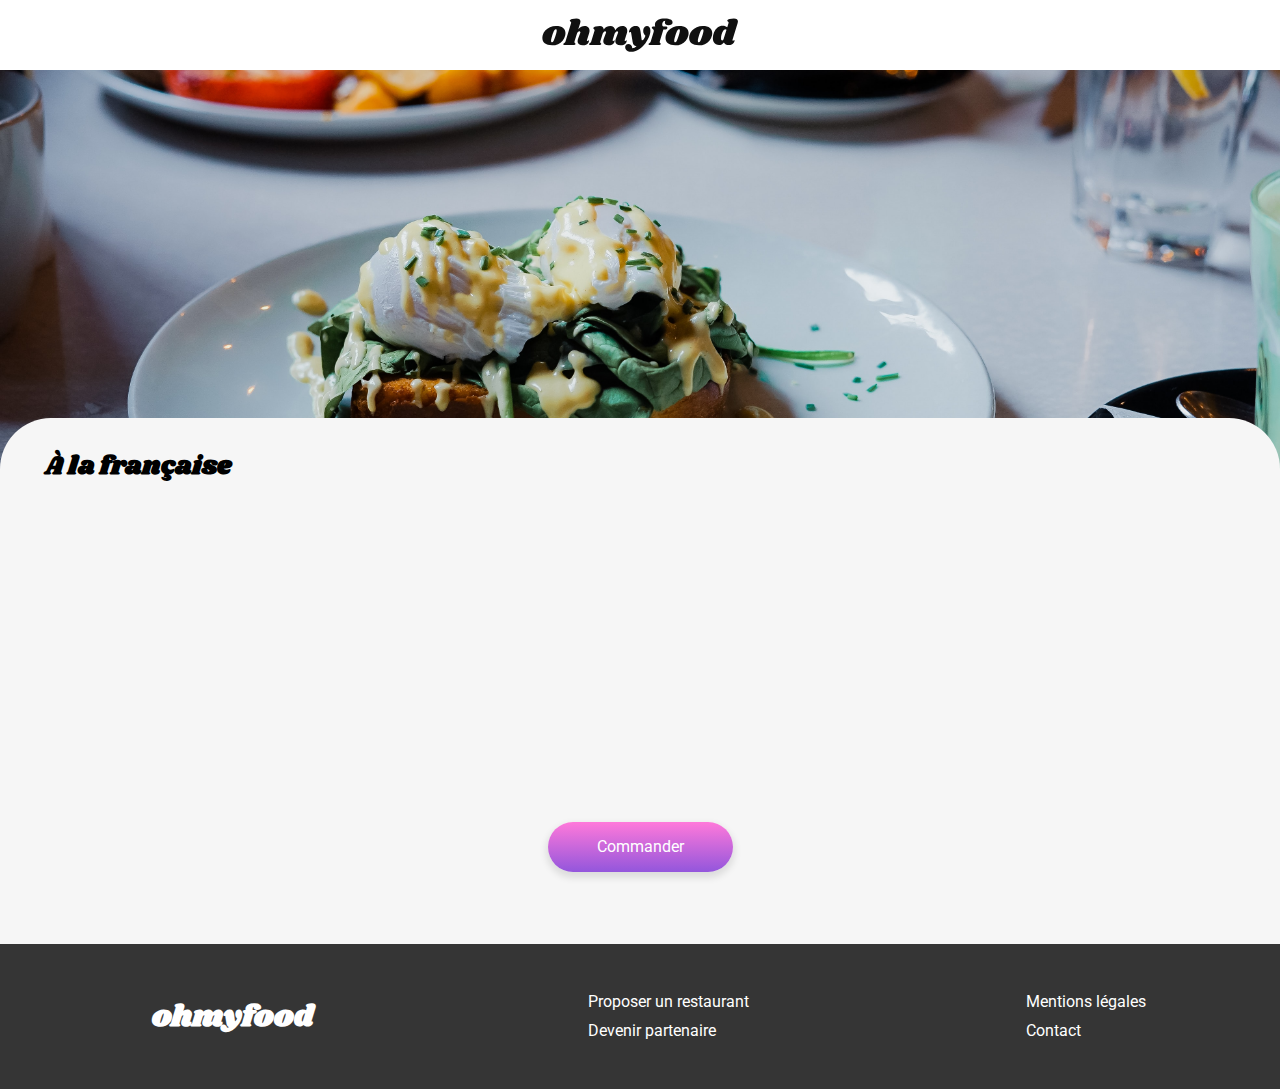
==== commit d4094d55: "modify fontawesome cdn" ====
--- a/laFrancaise.html
+++ b/laFrancaise.html
@@ -5,7 +5,7 @@
     <meta http-equiv="X-UA-Compatible" content="IE=edge">
     <meta name="viewport" content="width=device-width, initial-scale=1.0">
 
-    <link rel="stylesheet" href="https://cdnjs.cloudflare.com/ajax/libs/font-awesome/6.0.0/css/all.min.css" integrity="sha512-9usAa10IRO0HhonpyAIVpjrylPvoDwiPUiKdWk5t3PyolY1cOd4DSE0Ga+ri4AuTroPR5aQvXU9xC6qOPnzFeg==" crossorigin="anonymous" referrerpolicy="no-referrer" />
+    <link rel="stylesheet" href="https://cdnjs.cloudflare.com/ajax/libs/font-awesome/6.1.0/css/all.min.css" integrity="sha512-10/jx2EXwxxWqCLX/hHth/vu2KY3jCF70dCQB8TSgNjbCVAC/8vai53GfMDrO2Emgwccf2pJqxct9ehpzG+MTw==" crossorigin="anonymous" referrerpolicy="no-referrer" />
     <link href="https://fonts.googleapis.com/css2?family=Roboto:wght@100;300;400;500;700;900&family=Shrikhand&display=swap" rel="stylesheet">
     <link rel="stylesheet" href="./styles/css/normalize.css">
     <link rel="stylesheet" href="./styles/css/laFrancais.css">
--- a/styles/css/laFrancais.css
+++ b/styles/css/laFrancais.css
@@ -16,7 +16,7 @@
   color: #fff;
   background: linear-gradient(to bottom, #FF79DA, #9356DC);
   box-shadow: 0px 4px 7px 2px rgba(0, 0, 0, 0.1);
-  transition: all 1.5s, ease;
+  transition: all 1.5s ease;
 }
 .menu .order-btn:hover {
   box-shadow: 0px 3px 7px 2px rgba(0, 0, 0, 0.2);
@@ -87,7 +87,7 @@
   align-self: end;
   padding-bottom: 12px;
   transform: translateX(0);
-  transition: all 1s, ease;
+  transition: all 1s ease;
 }
 .menu-starters-price .select, .menu-dishes-price .select, .menu-desserts-price .select {
   height: 68px;
@@ -100,10 +100,10 @@
   color: white;
   border-radius: 0 10px 10px 0;
   transform: translateX(52px);
-  transition: all 1s, ease;
+  transition: all 1s ease;
 }
 .menu-starters-price .select i, .menu-dishes-price .select i, .menu-desserts-price .select i {
-  transition: all 0.5s, ease;
+  transition: all 0.5s ease;
 }
 
 .menu-starters-list-item:hover .menu-starters-price > .select, .menu-dishes-list-item:hover .menu-dishes-price > .select, .menu-desserts-list-item:hover .menu-desserts-price > .select {
@@ -194,16 +194,29 @@
 .menu-title-icon {
   font-size: 20px;
   cursor: pointer;
+  position: relative;
 }
 .menu-title-icon::before {
-  transition: background 0.5s ease;
-}
-.menu-title-icon:hover::before {
+  transition: opacity 0.5s ease;
+}
+.menu-title-icon::after {
+  content: "\f004";
+  font-family: "Font Awesome 6 Free";
   font-weight: bold;
   background: linear-gradient(to right, #FF79DA, #9356DC);
   -webkit-text-fill-color: transparent;
   -webkit-background-clip: text;
           background-clip: text;
+  position: absolute;
+  left: 0;
+  opacity: 0;
+  transition: opacity 0.5s ease;
+}
+.menu-title-icon:hover::before {
+  opacity: 0;
+}
+.menu-title-icon:hover::after {
+  opacity: 1;
 }
 .menu-content-wrap {
   display: flex;
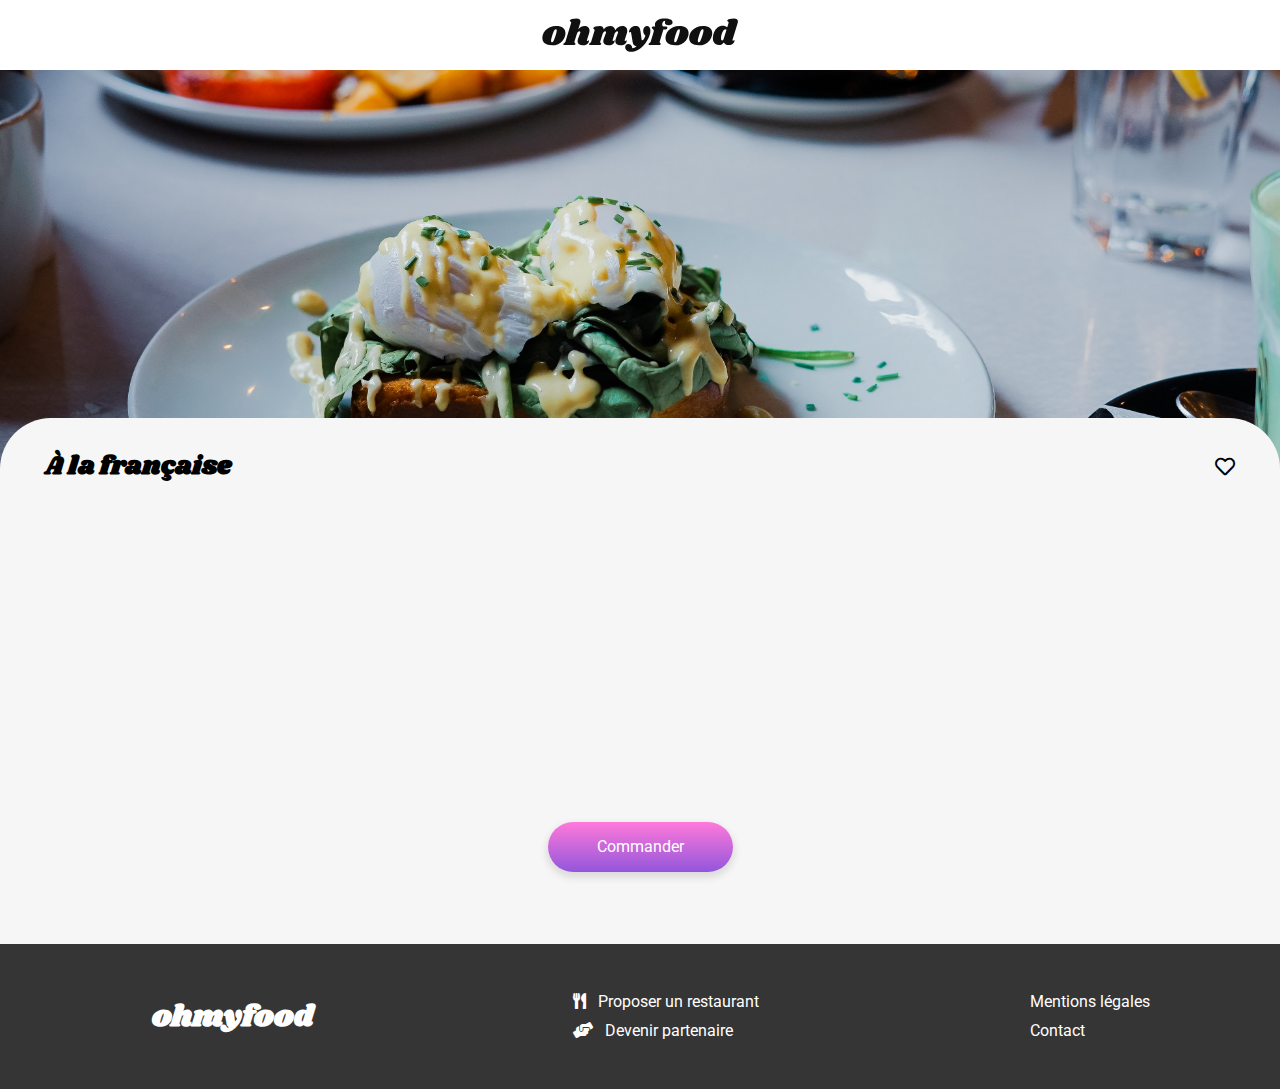
==== commit eaea0f7e: "modify fontawesome" ====
--- a/laFrancaise.html
+++ b/laFrancaise.html
@@ -5,7 +5,7 @@
     <meta http-equiv="X-UA-Compatible" content="IE=edge">
     <meta name="viewport" content="width=device-width, initial-scale=1.0">
 
-    <link rel="stylesheet" href="https://cdnjs.cloudflare.com/ajax/libs/font-awesome/6.1.0/css/all.min.css" integrity="sha512-10/jx2EXwxxWqCLX/hHth/vu2KY3jCF70dCQB8TSgNjbCVAC/8vai53GfMDrO2Emgwccf2pJqxct9ehpzG+MTw==" crossorigin="anonymous" referrerpolicy="no-referrer" />
+    <link rel="stylesheet" href="https://cdnjs.cloudflare.com/ajax/libs/font-awesome/5.15.4/css/all.min.css" integrity="sha512-1ycn6IcaQQ40/MKBW2W4Rhis/DbILU74C1vSrLJxCq57o941Ym01SwNsOMqvEBFlcgUa6xLiPY/NS5R+E6ztJQ==" crossorigin="anonymous" referrerpolicy="no-referrer" />
     <link href="https://fonts.googleapis.com/css2?family=Roboto:wght@100;300;400;500;700;900&family=Shrikhand&display=swap" rel="stylesheet">
     <link rel="stylesheet" href="./styles/css/normalize.css">
     <link rel="stylesheet" href="./styles/css/laFrancais.css">
@@ -17,7 +17,7 @@
     <!-- Header -->
     <header class="header">
         <a href="./index.html" class="header-icon">
-            <i class="fa-solid fa-arrow-left"></i>
+            <i class="fas fa-arrow-left"></i>
         </a>
         <img src="./images/logo/ohmyfood@2x.svg" alt="ohmyfood">
     </header>
@@ -29,7 +29,7 @@
         <section class="menu">
             <div class="menu-title-wrap">
                 <h1 class="menu-title title">À la française</h1>
-                <i class="fa-regular fa-heart menu-title-icon"></i>
+                <i class="far fa-heart menu-title-icon"></i>
             </div>
             <div class="menu-content-wrap">
                 <article class="menu-starters">
@@ -43,7 +43,7 @@
                             <div class="menu-starters-price">
                                 <span class="price">25€</span>
                                 <div class="select">
-                                    <i class="fa-solid fa-circle-check"></i>
+                                    <i class="fas fa-check-circle"></i>
                                 </div>
                             </div>
                         </li>
@@ -55,7 +55,7 @@
                             <div class="menu-starters-price">
                                 <span class="price">35€</span>
                                 <div class="select">
-                                    <i class="fa-solid fa-circle-check"></i>
+                                    <i class="fas fa-check-circle"></i>
                                 </div>
                             </div>
                         </li>
@@ -67,7 +67,7 @@
                             <div class="menu-starters-price">
                                 <span class="price">20€</span>
                                 <div class="select">
-                                    <i class="fa-solid fa-circle-check"></i>
+                                    <i class="fas fa-check-circle"></i>
                                 </div>
                             </div>
                         </li>
@@ -84,7 +84,7 @@
                             <div class="menu-dishes-price">
                                 <span class="price">40€</span>
                                 <div class="select">
-                                    <i class="fa-solid fa-circle-check"></i>
+                                    <i class="fas fa-check-circle"></i>
                                 </div>
                             </div>
                         </li>
@@ -96,7 +96,7 @@
                             <div class="menu-dishes-price">
                                 <span class="price">35€</span>
                                 <div class="select">
-                                    <i class="fa-solid fa-circle-check"></i>
+                                    <i class="fas fa-check-circle"></i>
                                 </div>
                             </div>
                         </li>
@@ -108,7 +108,7 @@
                             <div class="menu-dishes-price">
                                 <span class="price">44€</span>
                                 <div class="select">
-                                    <i class="fa-solid fa-circle-check"></i>
+                                    <i class="fas fa-check-circle"></i>
                                 </div>
                             </div>
                         </li>
@@ -125,7 +125,7 @@
                             <div class="menu-desserts-price">
                                 <span class="price">18€</span>
                                 <div class="select">
-                                    <i class="fa-solid fa-circle-check"></i>
+                                    <i class="fas fa-check-circle"></i>
                                 </div>
                             </div>
                         </li>
@@ -137,7 +137,7 @@
                             <div class="menu-desserts-price">
                                 <span class="price">22€</span>
                                 <div class="select">
-                                    <i class="fa-solid fa-circle-check"></i>
+                                    <i class="fas fa-check-circle"></i>
                                 </div>
                             </div>
                         </li>
@@ -149,7 +149,7 @@
                             <div class="menu-desserts-price">
                                 <span class="price">23€</span>
                                 <div class="select">
-                                    <i class="fa-solid fa-circle-check"></i>
+                                    <i class="fas fa-check-circle"></i>
                                 </div>
                             </div>
                         </li>
@@ -166,13 +166,13 @@
             <ul class="nav-list">
                 <li>
                     <a href="">
-                        <i class="fa-solid fa-utensils"></i>
+                        <i class="fas fa-utensils"></i>
                         <p>Proposer un restaurant</p>
                     </a>
                 </li>
                 <li>
                     <a href="">
-                        <i class="fa-solid fa-handshake-angle"></i>
+                        <i class="fas fa-hands-helping"></i>
                         <p>Devenir partenaire</p>
                     </a>
                 </li>
--- a/styles/css/laFrancais.css
+++ b/styles/css/laFrancais.css
@@ -111,8 +111,7 @@
   transform: translateX(0);
 }
 .menu-starters-list-item:hover .menu-starters-price > .price, .menu-dishes-list-item:hover .menu-dishes-price > .price, .menu-desserts-list-item:hover .menu-desserts-price > .price {
-  transform: translateX(0);
-  padding-right: 20px;
+  transform: translateX(-20px);
 }
 @-webkit-keyframes rotate {
   from {
@@ -144,7 +143,7 @@
 }
 
 .menu-starters-list-item:hover .menu-starters-desc, .menu-dishes-list-item:hover .menu-dishes-desc, .menu-desserts-list-item:hover .menu-desserts-desc {
-  width: 68%;
+  width: 65%;
 }
 
 /************* Header *************/
@@ -201,7 +200,7 @@
 }
 .menu-title-icon::after {
   content: "\f004";
-  font-family: "Font Awesome 6 Free";
+  font-family: "Font Awesome 5 Free";
   font-weight: bold;
   background: linear-gradient(to right, #FF79DA, #9356DC);
   -webkit-text-fill-color: transparent;
@@ -398,6 +397,12 @@
     padding: 0 0 0 10px;
   }
 
+  .menu-starters-desc p,
+.menu-dishes-desc p,
+.menu-desserts-desc p {
+    font-size: 12px;
+  }
+
   .menu-starters-list-item:hover .menu-starters-price,
 .menu-dishes-list-item:hover .menu-dishes-price,
 .menu-desserts-list-item:hover .menu-desserts-price {
